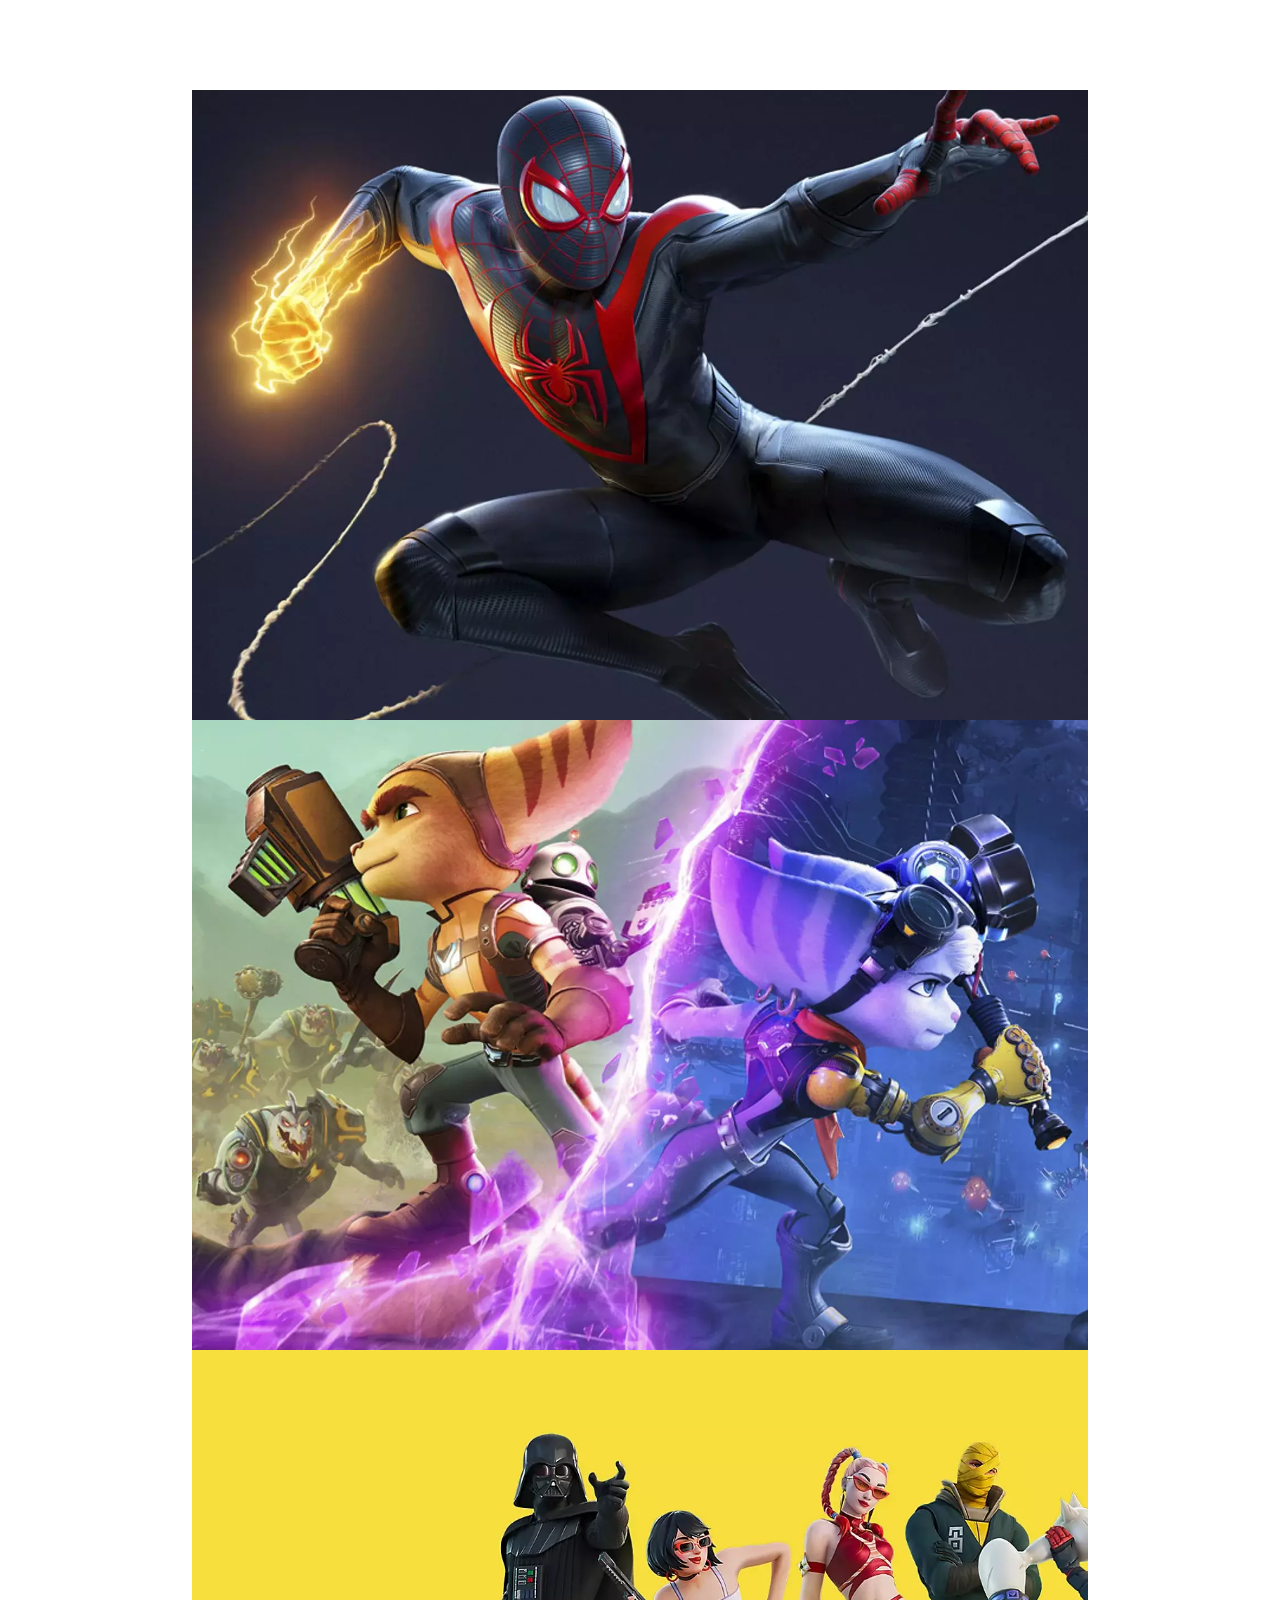
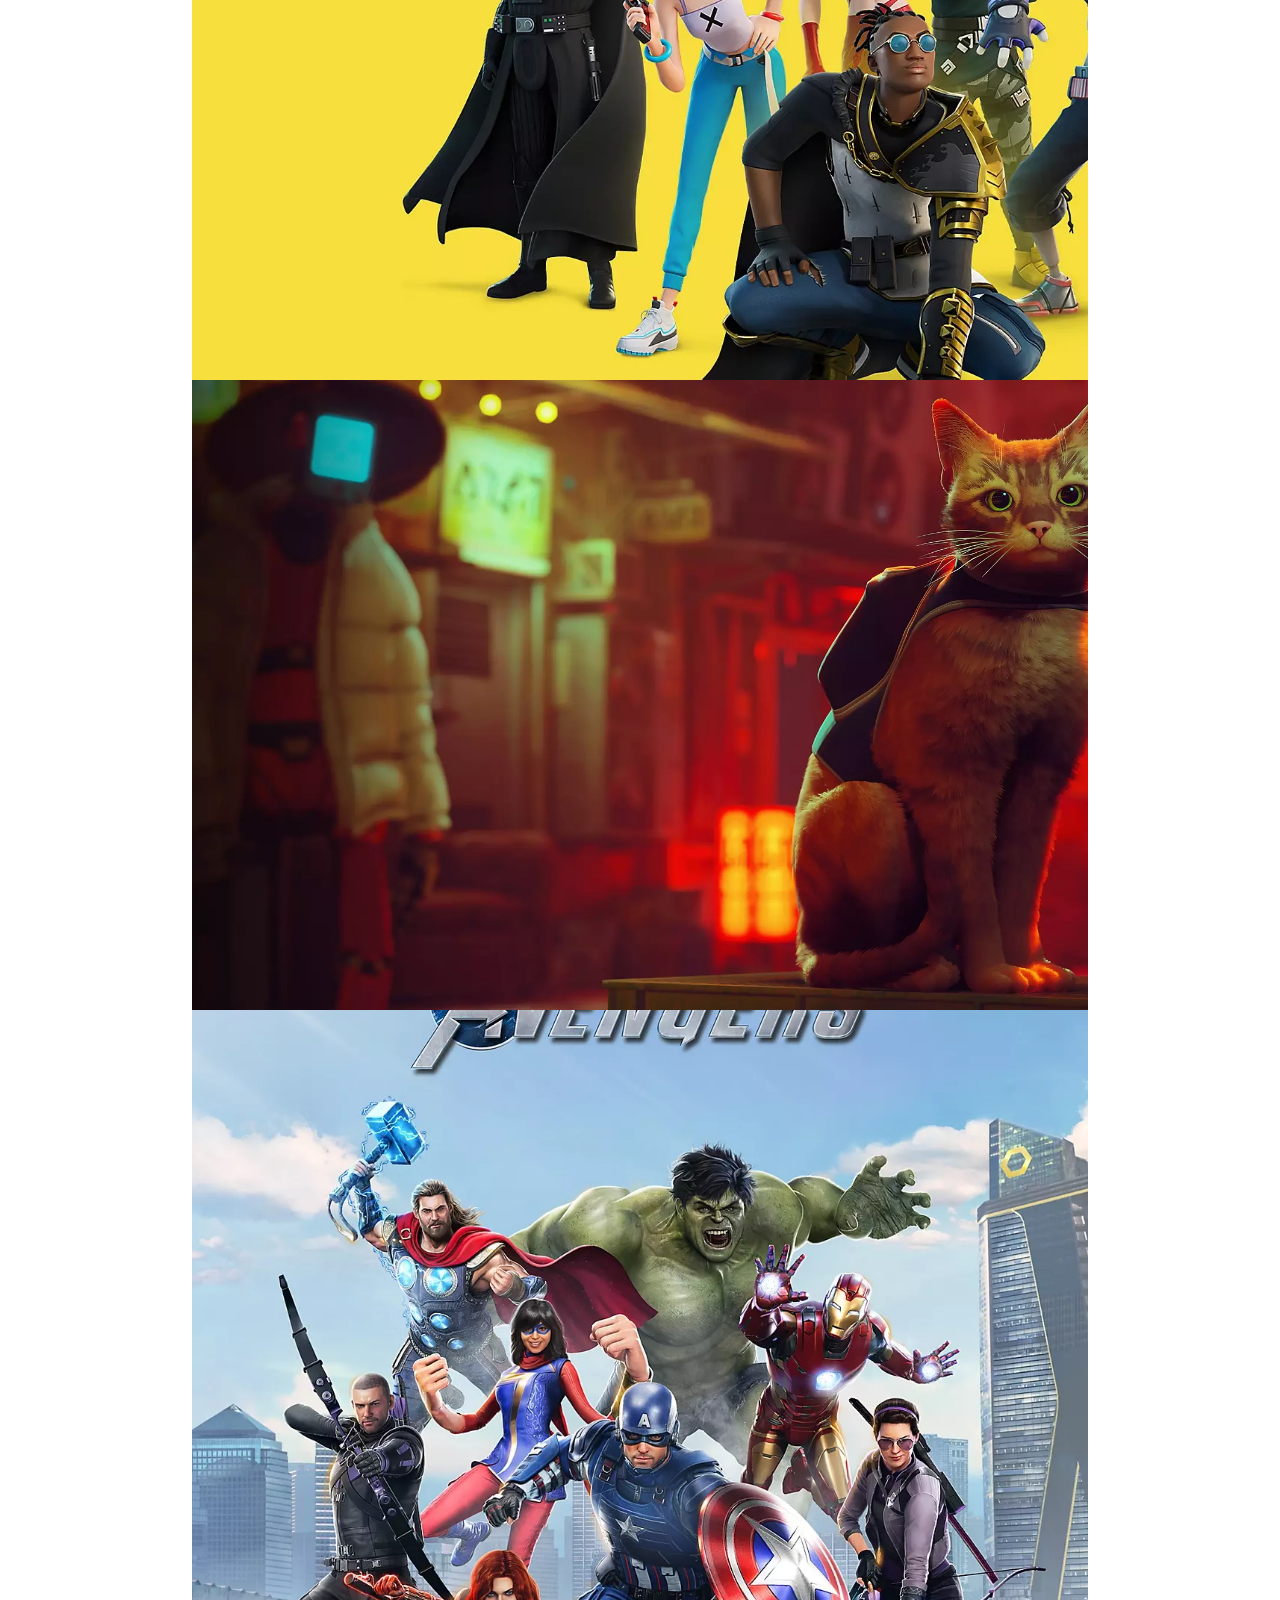
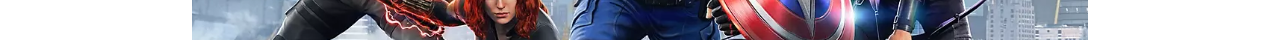
==== index.html @ 2ddef501 "Immagini stampare dentro l'HTML tramite array" ====
<!DOCTYPE html>
<html lang="en">
    <head>
        <meta charset="UTF-8">
        <meta http-equiv="X-UA-Compatible" content="IE=edge">
        <meta name="viewport" content="width=device-width, initial-scale=1.0">
        <title>Carousel</title>
        <link rel="stylesheet" href="./css/style.css">
    </head>
    <body>

        <div class="container">
            <div class="images">



            </div>
        </div>
        
        <script type="text/javascript" src="js/main.js"></script>
    </body>
</html>
---- css/style.css ----
*{
    margin: 0;
    padding: 0;
    box-sizing: border-box;
}


.container{
    width: 70vw;
    margin: auto;
}

.images{
    height: 70vh;
    margin: 10vh 0;
}

.img{
 
 height: 100%;
}

img{
    object-fit: cover;
    height: 100%;
    width: 100%;
}
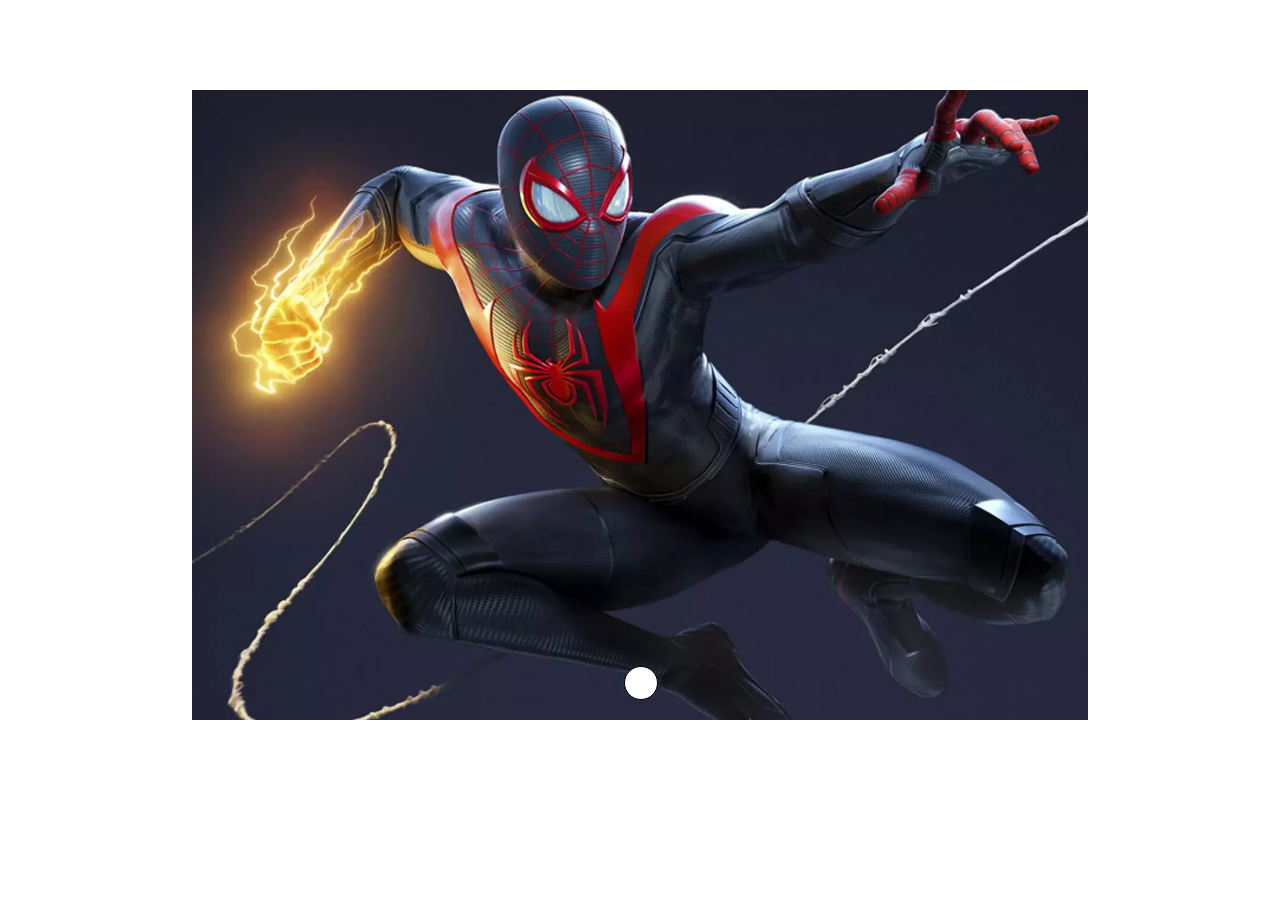
==== commit b6347c8d: "Carosello Completato" ====
--- a/index.html
+++ b/index.html
@@ -6,6 +6,9 @@
         <meta name="viewport" content="width=device-width, initial-scale=1.0">
         <title>Carousel</title>
         <link rel="stylesheet" href="./css/style.css">
+        <link rel="stylesheet" href="https://cdnjs.cloudflare.com/ajax/libs/font-awesome/6.3.0/css/all.min.css"
+            integrity="sha512-SzlrxWUlpfuzQ+pcUCosxcglQRNAq/DZjVsC0lE40xsADsfeQoEypE+enwcOiGjk/bSuGGKHEyjSoQ1zVisanQ=="
+            crossorigin="anonymous" referrerpolicy="no-referrer" />
     </head>
     <body>
 
@@ -15,6 +18,9 @@
 
 
             </div>
+            <div class="btn btn-next"><div class="d-flex"><i class="fa-solid fa-arrow-down"></i></div></div>
+            <div class="btn btn-back hidden"><div class="d-flex"><i class="fa-solid fa-arrow-up"></div></i></div>
+
         </div>
         
         <script type="text/javascript" src="js/main.js"></script>
--- a/css/style.css
+++ b/css/style.css
@@ -8,6 +8,7 @@
 .container{
     width: 70vw;
     margin: auto;
+    position: relative;
 }
 
 .images{
@@ -16,12 +17,55 @@
 }
 
 .img{
- 
- height: 100%;
+  height: 100%;
+}
+
+.img-container{
+    display: none;
+    height: 100%;
+        width: 100%;
+}
+
+.showed{
+    display: block;
+}
+
+.hidden{
+    display: none;
 }
 
 img{
     object-fit: cover;
     height: 100%;
     width: 100%;
-}+}
+
+.btn{
+    background-color: white;
+    border: 1px solid black;
+    
+    border-radius: 50%;
+    position: absolute
+}
+
+.d-flex{
+    height: 32px;
+    width: 32px;
+    display: flex;
+    justify-content: center;
+    align-items: center;
+}
+
+.btn-next{
+    bottom: 20px;
+    left: 50%;
+    transform: translate(-16px);
+}
+
+.btn-back{
+    top: 20px;
+    left: 50%;
+    transform: translate(-16px);
+}
+
+
